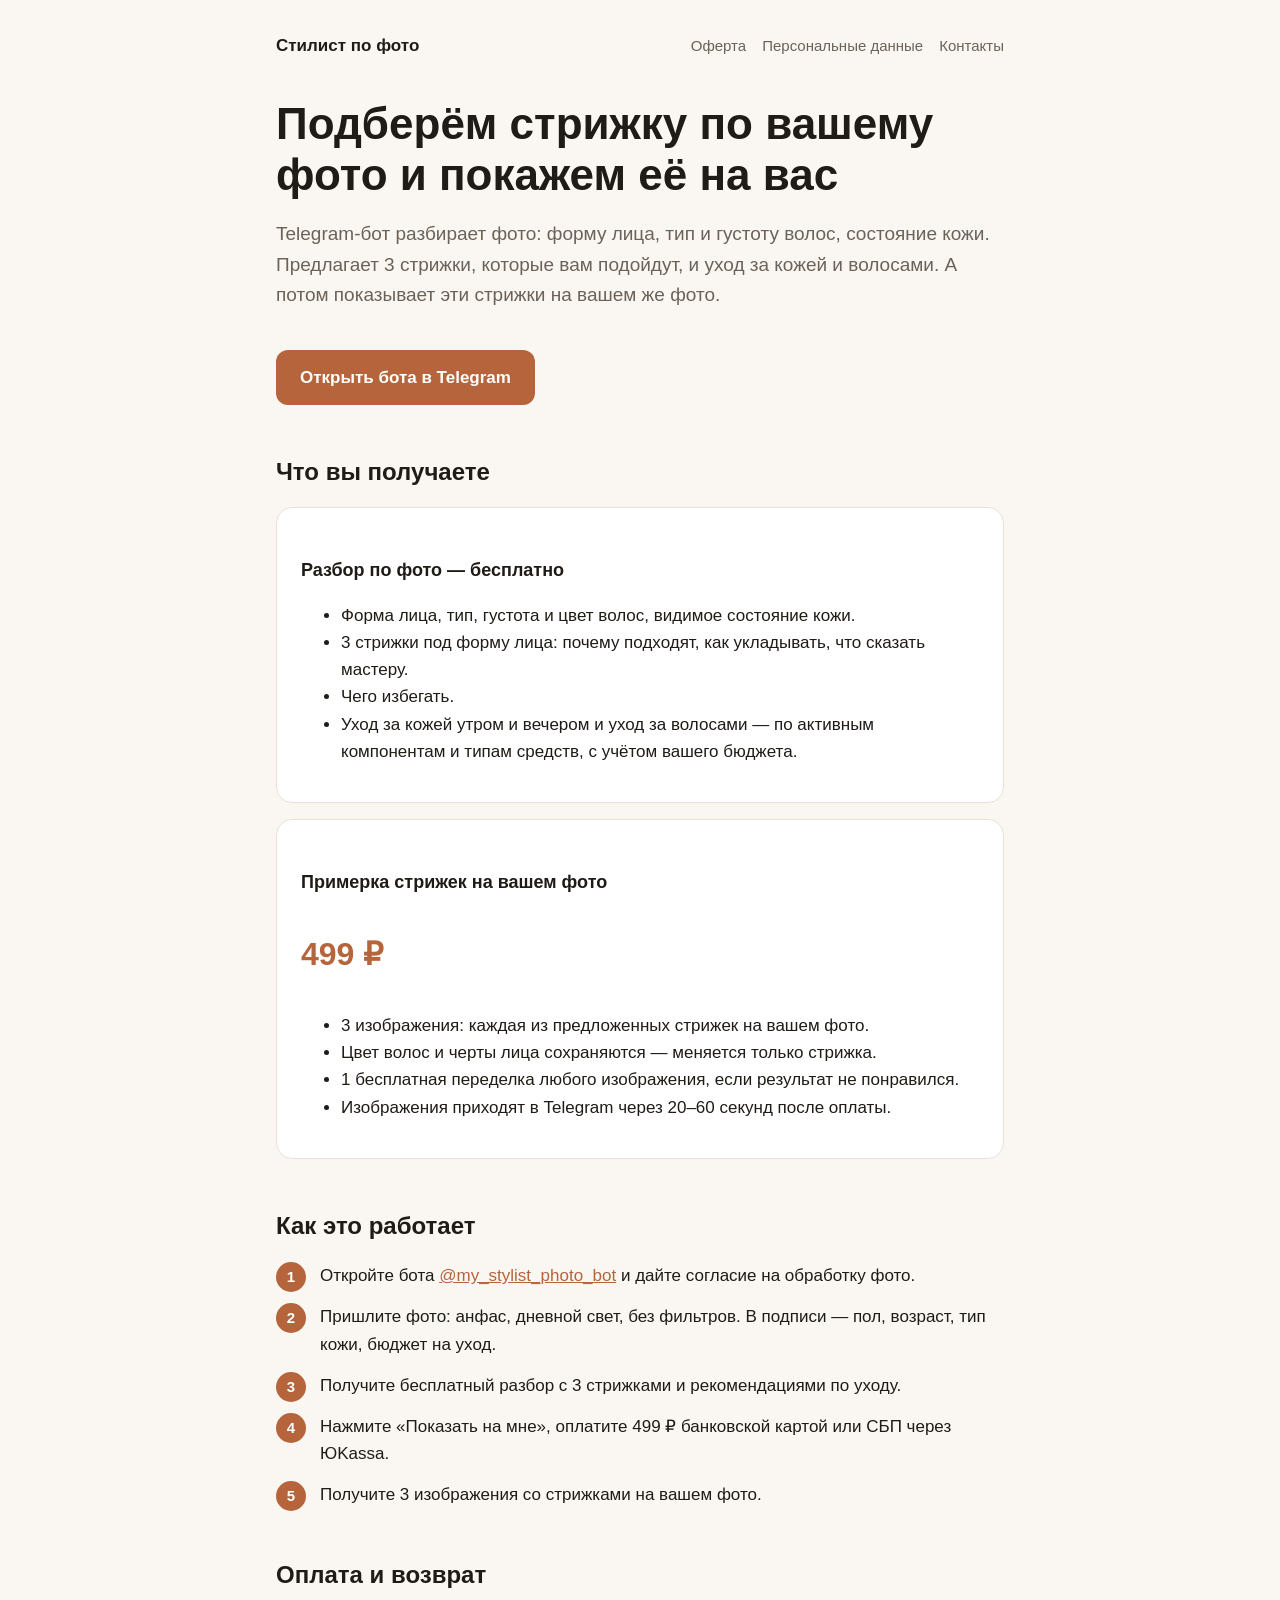
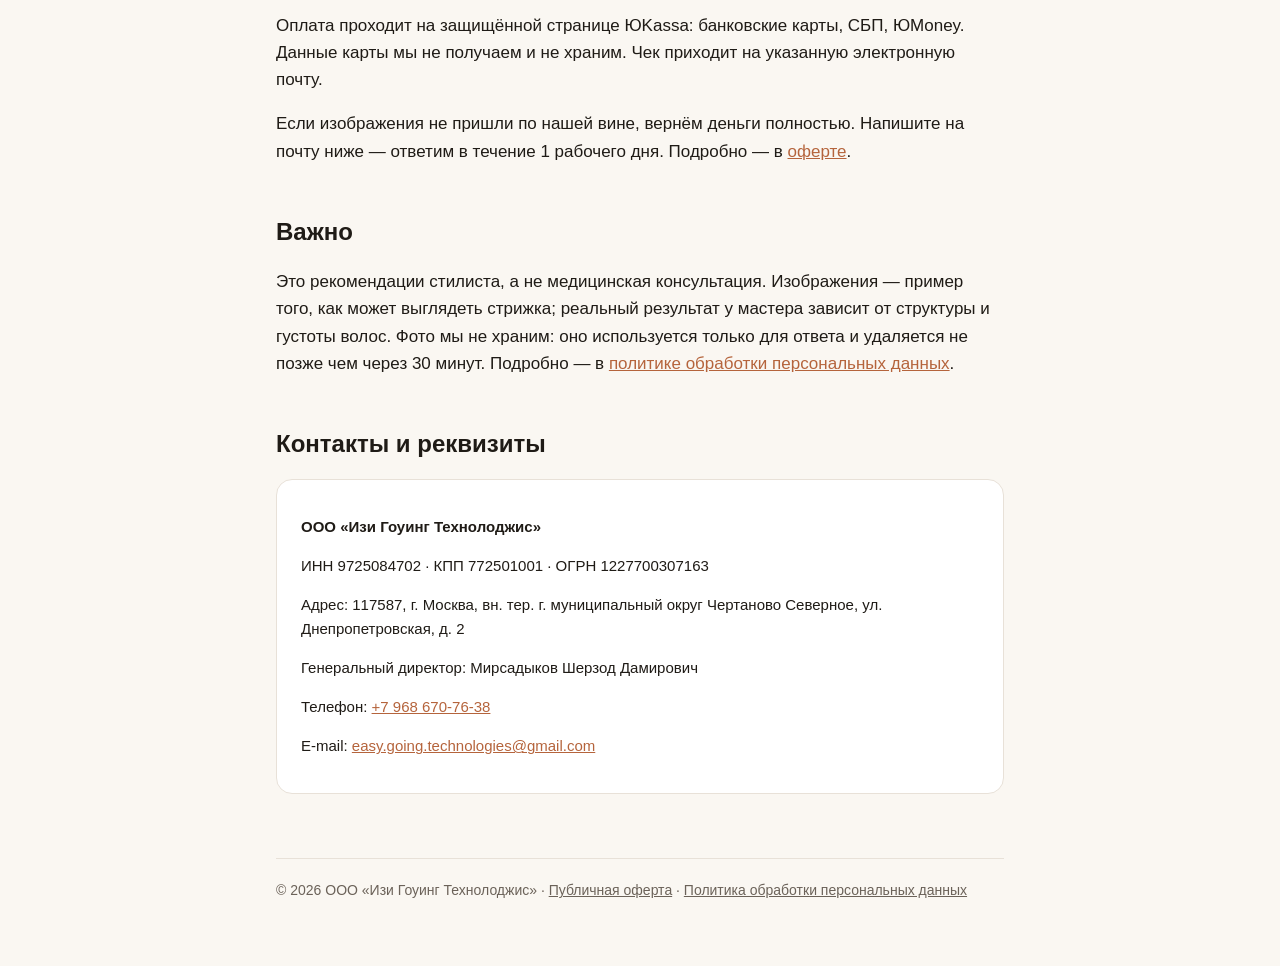
==== index.html @ dad939d0 "Сайт «Стилист по фото»: главная, оферта, политика ПДн" ====
<!doctype html>
<html lang="ru">
<head>
<meta charset="utf-8">
<meta name="viewport" content="width=device-width, initial-scale=1">
<title>Стилист по фото — подбор стрижки и ухода</title>
<meta name="description" content="Telegram-бот: пришлите фото — получите разбор, 3 стрижки под форму лица и уход за кожей и волосами. Примерка стрижек на вашем фото — 499 ₽.">
<link rel="stylesheet" href="style.css">
</head>
<body>
<div class="wrap">
<header>
  <a href="/">Стилист по фото</a>
  <nav><a href="offer.html">Оферта</a><a href="privacy.html">Персональные данные</a><a href="#contacts">Контакты</a></nav>
</header>

<h1>Подберём стрижку по вашему фото и покажем её на вас</h1>
<p class="lead">Telegram-бот разбирает фото: форму лица, тип и густоту волос, состояние кожи. Предлагает 3 стрижки, которые вам подойдут, и уход за кожей и волосами. А потом показывает эти стрижки на вашем же фото.</p>
<a class="cta" href="https://t.me/my_stylist_photo_bot">Открыть бота в Telegram</a>

<h2>Что вы получаете</h2>
<div class="card">
  <h3>Разбор по фото — бесплатно</h3>
  <ul>
    <li>Форма лица, тип, густота и цвет волос, видимое состояние кожи.</li>
    <li>3 стрижки под форму лица: почему подходят, как укладывать, что сказать мастеру.</li>
    <li>Чего избегать.</li>
    <li>Уход за кожей утром и вечером и уход за волосами — по активным компонентам и типам средств, с учётом вашего бюджета.</li>
  </ul>
</div>
<div class="card">
  <h3>Примерка стрижек на вашем фото</h3>
  <p class="price">499 ₽</p>
  <ul>
    <li>3 изображения: каждая из предложенных стрижек на вашем фото.</li>
    <li>Цвет волос и черты лица сохраняются — меняется только стрижка.</li>
    <li>1 бесплатная переделка любого изображения, если результат не понравился.</li>
    <li>Изображения приходят в Telegram через 20–60 секунд после оплаты.</li>
  </ul>
</div>

<h2>Как это работает</h2>
<ol class="steps">
  <li>Откройте бота <a href="https://t.me/my_stylist_photo_bot">@my_stylist_photo_bot</a> и дайте согласие на обработку фото.</li>
  <li>Пришлите фото: анфас, дневной свет, без фильтров. В подписи — пол, возраст, тип кожи, бюджет на уход.</li>
  <li>Получите бесплатный разбор с 3 стрижками и рекомендациями по уходу.</li>
  <li>Нажмите «Показать на мне», оплатите 499 ₽ банковской картой или СБП через ЮKassa.</li>
  <li>Получите 3 изображения со стрижками на вашем фото.</li>
</ol>

<h2>Оплата и возврат</h2>
<p>Оплата проходит на защищённой странице ЮKassa: банковские карты, СБП, ЮMoney. Данные карты мы не получаем и не храним. Чек приходит на указанную электронную почту.</p>
<p>Если изображения не пришли по нашей вине, вернём деньги полностью. Напишите на почту ниже — ответим в течение 1 рабочего дня. Подробно — в <a href="offer.html">оферте</a>.</p>

<h2>Важно</h2>
<p>Это рекомендации стилиста, а не медицинская консультация. Изображения — пример того, как может выглядеть стрижка; реальный результат у мастера зависит от структуры и густоты волос. Фото мы не храним: оно используется только для ответа и удаляется не позже чем через 30 минут. Подробно — в <a href="privacy.html">политике обработки персональных данных</a>.</p>

<h2 id="contacts">Контакты и реквизиты</h2>
<div class="card req">
  <p><b>ООО «Изи Гоуинг Технолоджис»</b></p>
  <p>ИНН 9725084702 · КПП 772501001 · ОГРН 1227700307163</p>
  <p>Адрес: 117587, г. Москва, вн. тер. г. муниципальный округ Чертаново Северное, ул. Днепропетровская, д. 2</p>
  <p>Генеральный директор: Мирсадыков Шерзод Дамирович</p>
  <p>Телефон: <a href="tel:+79686707638">+7 968 670-76-38</a></p>
  <p>E-mail: <a href="mailto:easy.going.technologies@gmail.com">easy.going.technologies@gmail.com</a></p>
</div>

<footer>
  © 2026 ООО «Изи Гоуинг Технолоджис» · <a href="offer.html">Публичная оферта</a> · <a href="privacy.html">Политика обработки персональных данных</a>
</footer>
</div>
</body>
</html>
---- style.css ----
:root {
  --bg: #faf7f2;
  --card: #ffffff;
  --text: #1f1b16;
  --muted: #6b6259;
  --accent: #b5643c;
  --line: #e8e1d8;
}
@media (prefers-color-scheme: dark) {
  :root { --bg: #17140f; --card: #211d17; --text: #f1ebe3; --muted: #a89e92; --accent: #e08a5c; --line: #353028; }
}
* { box-sizing: border-box; }
body {
  margin: 0; background: var(--bg); color: var(--text);
  font: 17px/1.6 -apple-system, BlinkMacSystemFont, "Segoe UI", Roboto, Arial, sans-serif;
}
.wrap { max-width: 760px; margin: 0 auto; padding: 32px 16px 64px; }
header { display: flex; justify-content: space-between; align-items: center; gap: 12px; flex-wrap: wrap; margin-bottom: 40px; }
header a { color: var(--text); text-decoration: none; font-weight: 600; }
nav a { color: var(--muted); margin-left: 16px; font-weight: 400; font-size: 15px; }
nav a:first-child { margin-left: 0; }
h1 { font-size: clamp(30px, 6vw, 44px); line-height: 1.15; margin: 0 0 16px; }
h2 { font-size: 24px; margin: 48px 0 12px; }
h3 { font-size: 18px; margin: 28px 0 8px; }
p, li { color: var(--text); }
.lead { font-size: 19px; color: var(--muted); }
.cta {
  display: inline-block; margin-top: 20px; padding: 14px 24px; border-radius: 12px;
  background: var(--accent); color: #fff; text-decoration: none; font-weight: 600;
}
.card { background: var(--card); border: 1px solid var(--line); border-radius: 16px; padding: 20px 24px; margin: 16px 0; }
.price { font-size: 32px; font-weight: 700; color: var(--accent); }
.steps { counter-reset: s; list-style: none; padding: 0; }
.steps li { counter-increment: s; padding-left: 44px; position: relative; margin: 14px 0; }
.steps li::before {
  content: counter(s); position: absolute; left: 0; top: 0; width: 30px; height: 30px; border-radius: 50%;
  background: var(--accent); color: #fff; font-weight: 600; display: grid; place-items: center; font-size: 15px;
}
.req { font-size: 15px; color: var(--muted); }
.req b { color: var(--text); font-weight: 600; }
footer { margin-top: 64px; padding-top: 20px; border-top: 1px solid var(--line); font-size: 14px; color: var(--muted); }
footer a { color: var(--muted); }
a { color: var(--accent); }
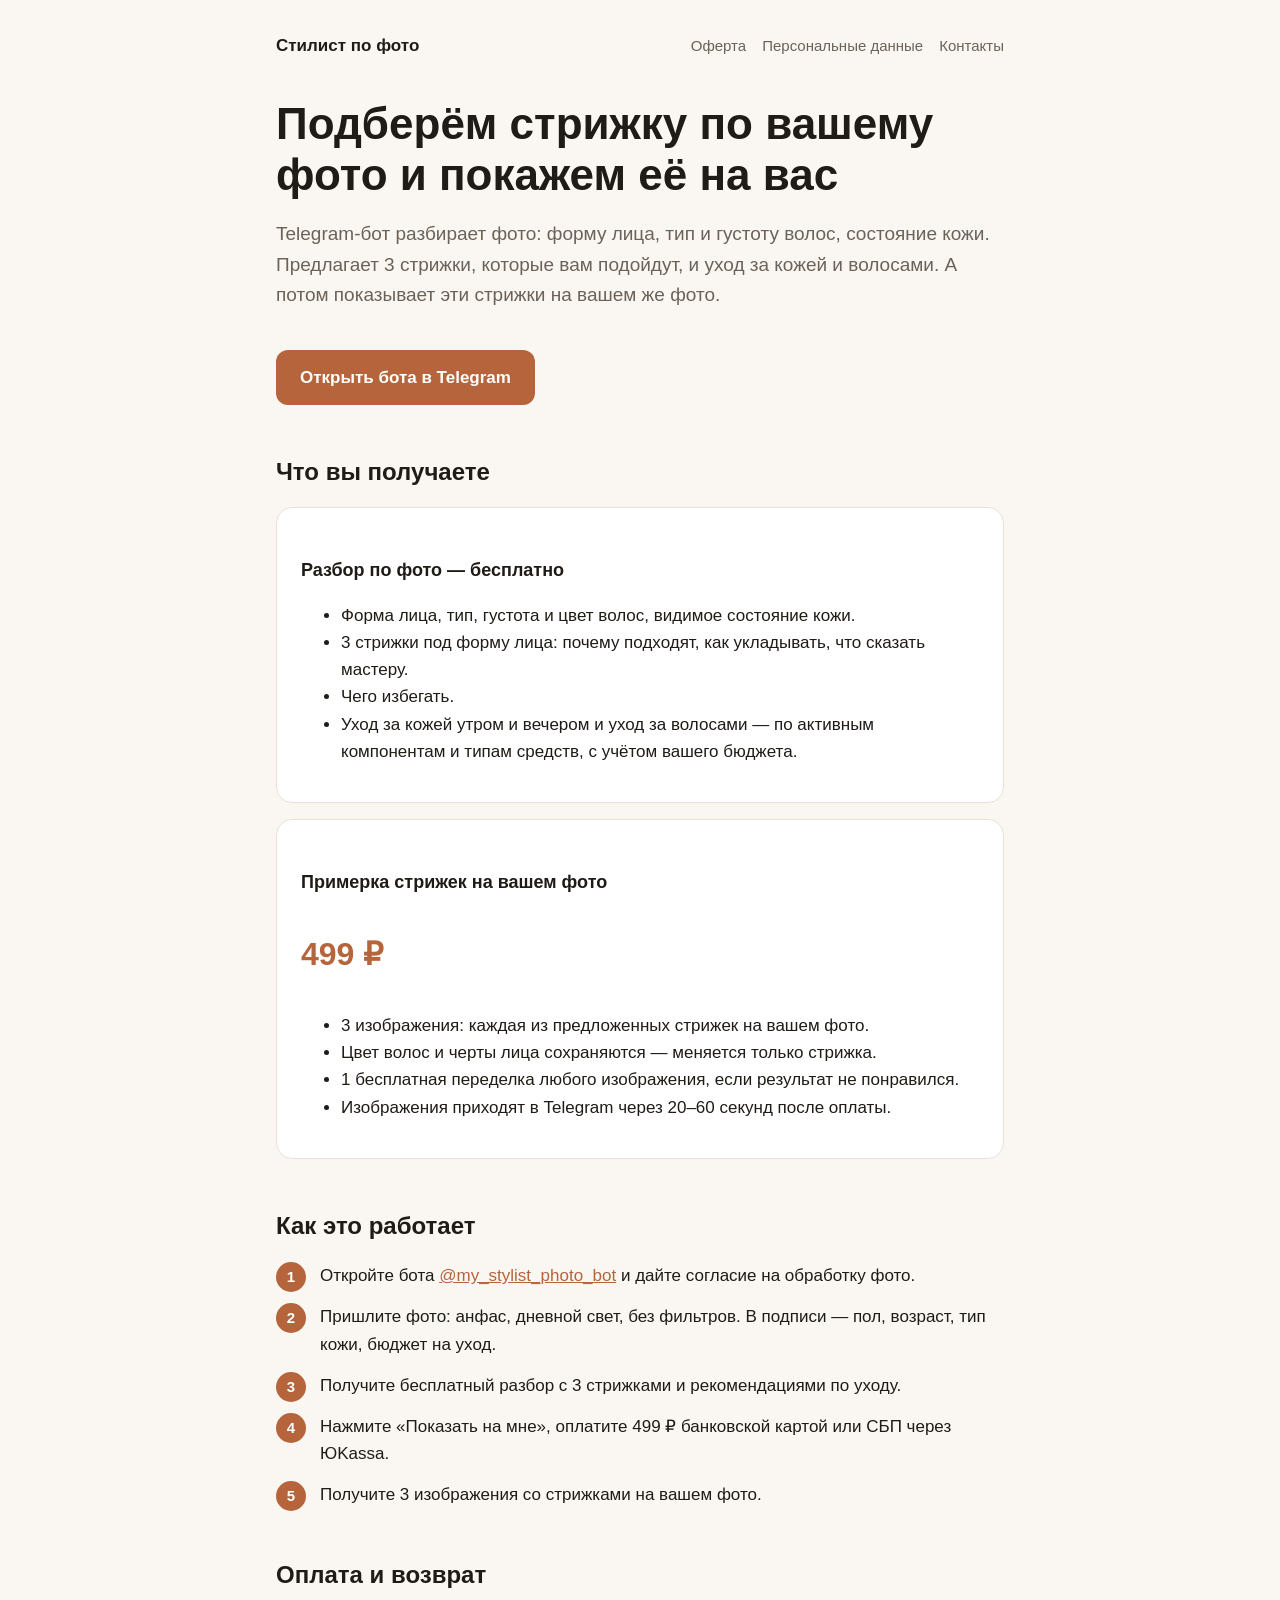
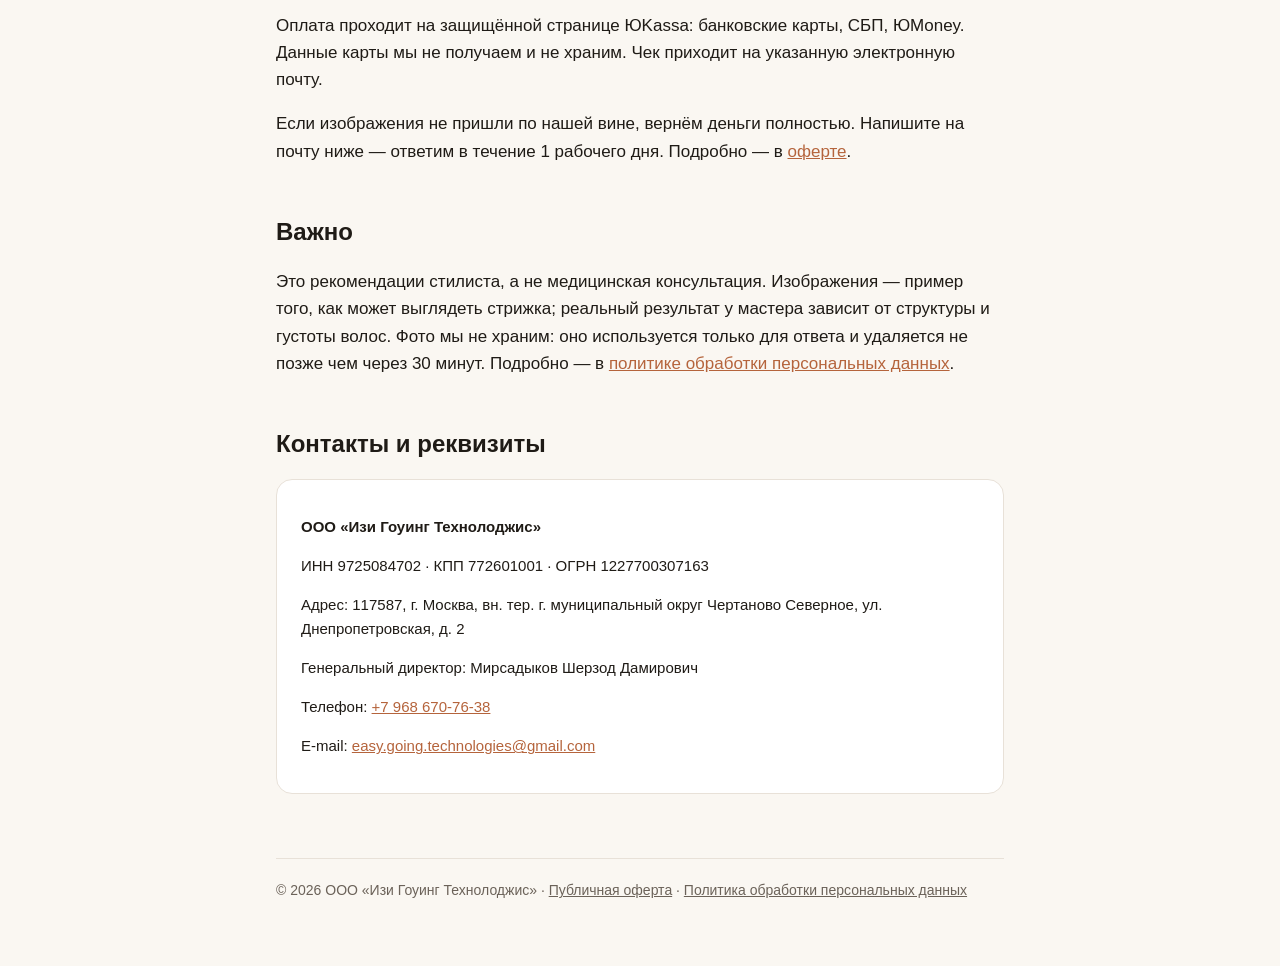
==== commit 7b3262d3: "КПП по ЕГРЮЛ: 772601001" ====
--- a/index.html
+++ b/index.html
@@ -10,7 +10,7 @@
 <body>
 <div class="wrap">
 <header>
-  <a href="/">Стилист по фото</a>
+  <a href="index.html">Стилист по фото</a>
   <nav><a href="offer.html">Оферта</a><a href="privacy.html">Персональные данные</a><a href="#contacts">Контакты</a></nav>
 </header>
 
@@ -58,7 +58,7 @@
 <h2 id="contacts">Контакты и реквизиты</h2>
 <div class="card req">
   <p><b>ООО «Изи Гоуинг Технолоджис»</b></p>
-  <p>ИНН 9725084702 · КПП 772501001 · ОГРН 1227700307163</p>
+  <p>ИНН 9725084702 · КПП 772601001 · ОГРН 1227700307163</p>
   <p>Адрес: 117587, г. Москва, вн. тер. г. муниципальный округ Чертаново Северное, ул. Днепропетровская, д. 2</p>
   <p>Генеральный директор: Мирсадыков Шерзод Дамирович</p>
   <p>Телефон: <a href="tel:+79686707638">+7 968 670-76-38</a></p>
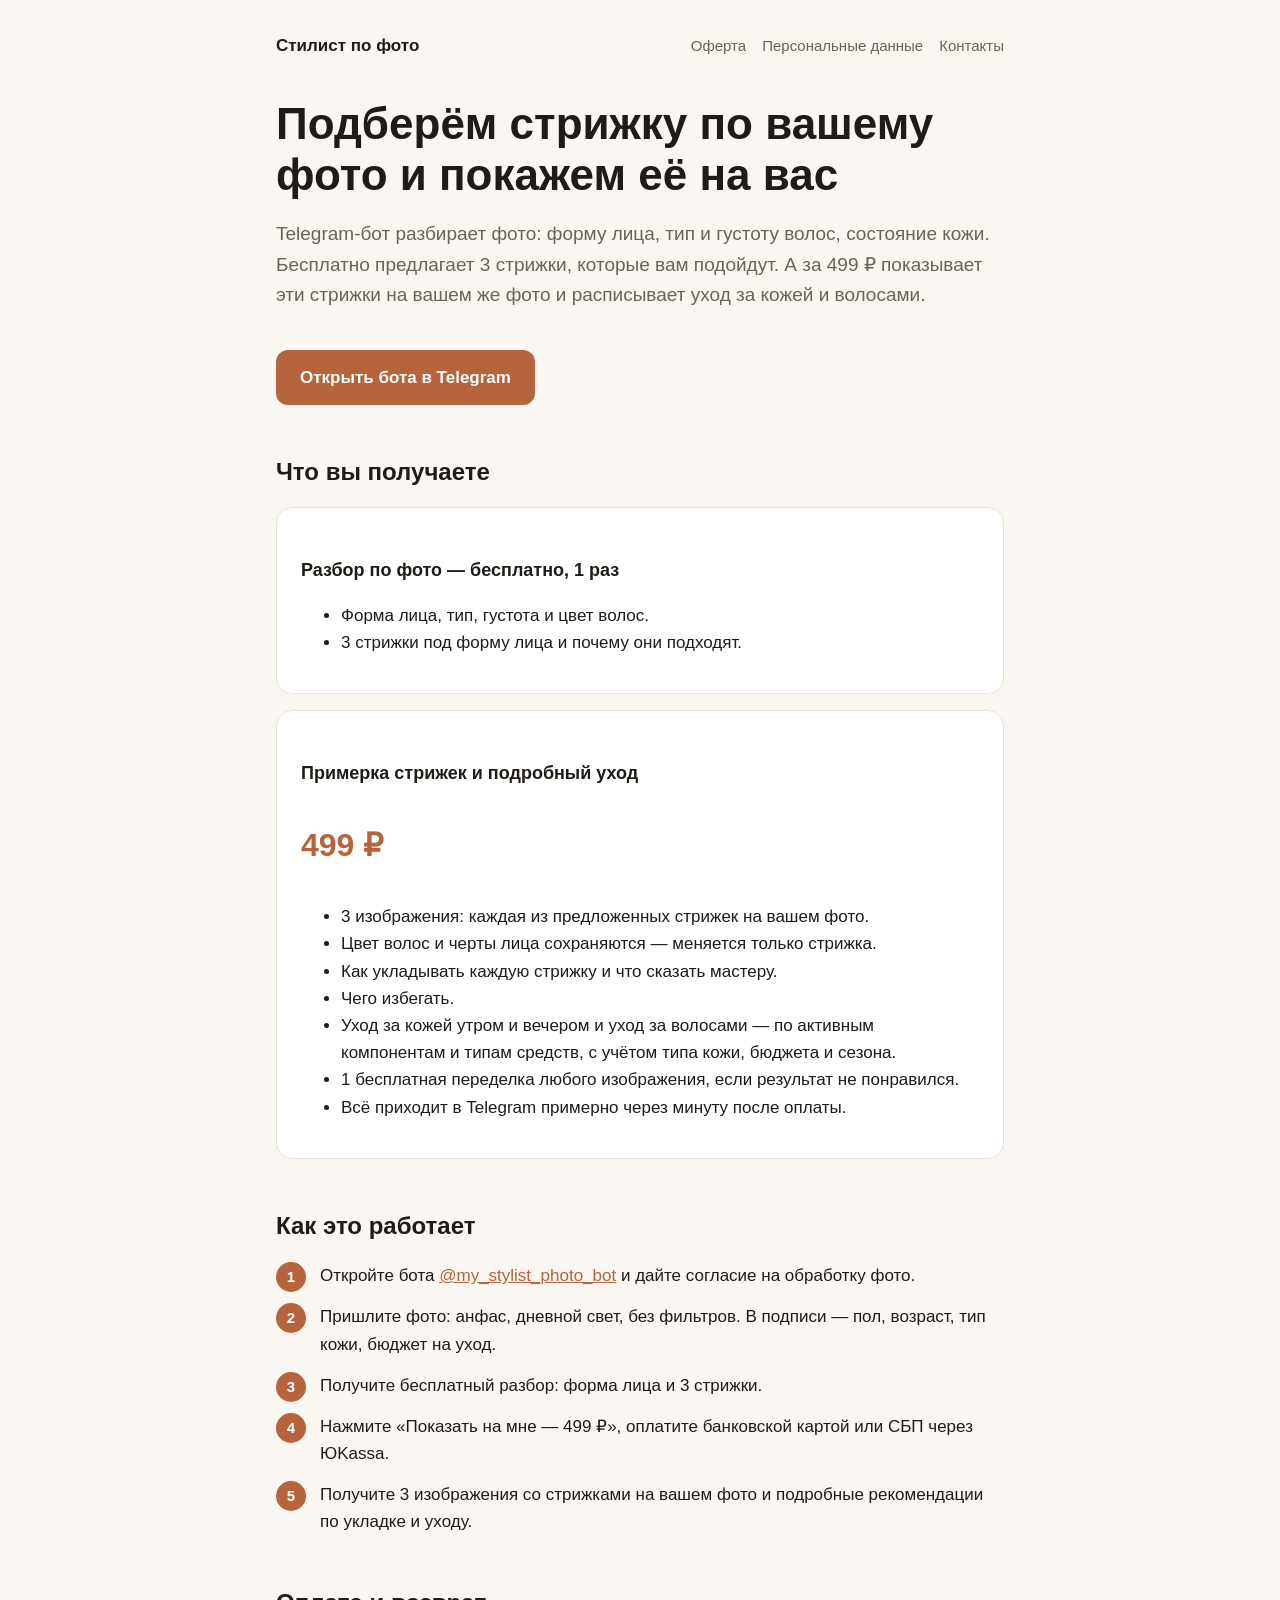
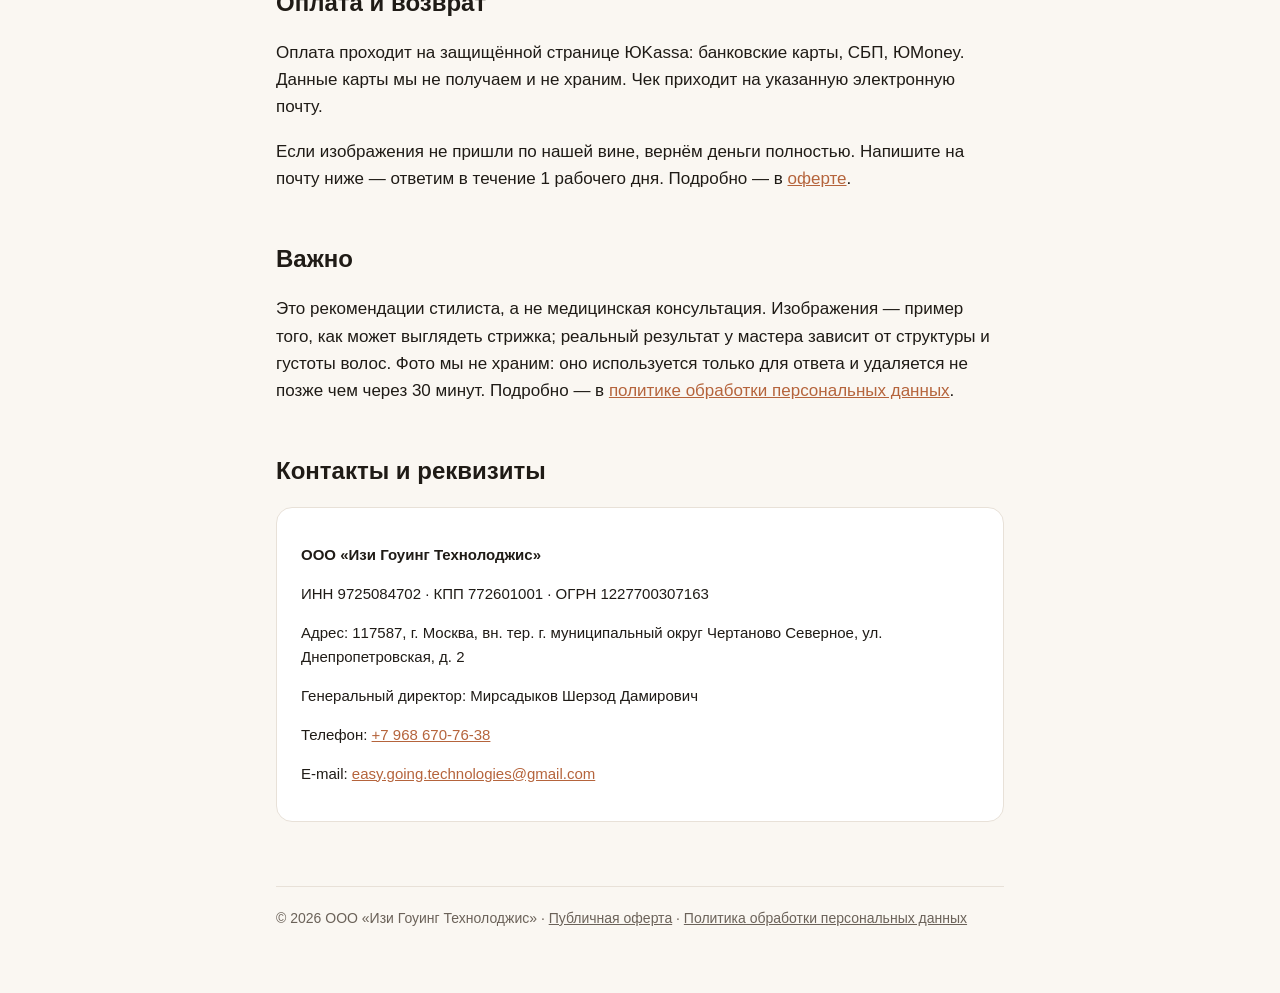
==== commit 21b5da6d: "Уход за кожей — в платный пакет, бесплатный разбор 1 раз" ====
--- a/index.html
+++ b/index.html
@@ -4,7 +4,7 @@
 <meta charset="utf-8">
 <meta name="viewport" content="width=device-width, initial-scale=1">
 <title>Стилист по фото — подбор стрижки и ухода</title>
-<meta name="description" content="Telegram-бот: пришлите фото — получите разбор, 3 стрижки под форму лица и уход за кожей и волосами. Примерка стрижек на вашем фото — 499 ₽.">
+<meta name="description" content="Telegram-бот: пришлите фото — получите бесплатный разбор и 3 стрижки под форму лица. Примерка стрижек на вашем фото и уход за кожей и волосами — 499 ₽.">
 <link rel="stylesheet" href="style.css">
 </head>
 <body>
@@ -15,27 +15,28 @@
 </header>
 
 <h1>Подберём стрижку по вашему фото и покажем её на вас</h1>
-<p class="lead">Telegram-бот разбирает фото: форму лица, тип и густоту волос, состояние кожи. Предлагает 3 стрижки, которые вам подойдут, и уход за кожей и волосами. А потом показывает эти стрижки на вашем же фото.</p>
+<p class="lead">Telegram-бот разбирает фото: форму лица, тип и густоту волос, состояние кожи. Бесплатно предлагает 3 стрижки, которые вам подойдут. А за 499 ₽ показывает эти стрижки на вашем же фото и расписывает уход за кожей и волосами.</p>
 <a class="cta" href="https://t.me/my_stylist_photo_bot">Открыть бота в Telegram</a>
 
 <h2>Что вы получаете</h2>
 <div class="card">
-  <h3>Разбор по фото — бесплатно</h3>
+  <h3>Разбор по фото — бесплатно, 1 раз</h3>
   <ul>
-    <li>Форма лица, тип, густота и цвет волос, видимое состояние кожи.</li>
-    <li>3 стрижки под форму лица: почему подходят, как укладывать, что сказать мастеру.</li>
-    <li>Чего избегать.</li>
-    <li>Уход за кожей утром и вечером и уход за волосами — по активным компонентам и типам средств, с учётом вашего бюджета.</li>
+    <li>Форма лица, тип, густота и цвет волос.</li>
+    <li>3 стрижки под форму лица и почему они подходят.</li>
   </ul>
 </div>
 <div class="card">
-  <h3>Примерка стрижек на вашем фото</h3>
+  <h3>Примерка стрижек и подробный уход</h3>
   <p class="price">499 ₽</p>
   <ul>
     <li>3 изображения: каждая из предложенных стрижек на вашем фото.</li>
     <li>Цвет волос и черты лица сохраняются — меняется только стрижка.</li>
+    <li>Как укладывать каждую стрижку и что сказать мастеру.</li>
+    <li>Чего избегать.</li>
+    <li>Уход за кожей утром и вечером и уход за волосами — по активным компонентам и типам средств, с учётом типа кожи, бюджета и сезона.</li>
     <li>1 бесплатная переделка любого изображения, если результат не понравился.</li>
-    <li>Изображения приходят в Telegram через 20–60 секунд после оплаты.</li>
+    <li>Всё приходит в Telegram примерно через минуту после оплаты.</li>
   </ul>
 </div>
 
@@ -43,9 +44,9 @@
 <ol class="steps">
   <li>Откройте бота <a href="https://t.me/my_stylist_photo_bot">@my_stylist_photo_bot</a> и дайте согласие на обработку фото.</li>
   <li>Пришлите фото: анфас, дневной свет, без фильтров. В подписи — пол, возраст, тип кожи, бюджет на уход.</li>
-  <li>Получите бесплатный разбор с 3 стрижками и рекомендациями по уходу.</li>
-  <li>Нажмите «Показать на мне», оплатите 499 ₽ банковской картой или СБП через ЮKassa.</li>
-  <li>Получите 3 изображения со стрижками на вашем фото.</li>
+  <li>Получите бесплатный разбор: форма лица и 3 стрижки.</li>
+  <li>Нажмите «Показать на мне — 499 ₽», оплатите банковской картой или СБП через ЮKassa.</li>
+  <li>Получите 3 изображения со стрижками на вашем фото и подробные рекомендации по укладке и уходу.</li>
 </ol>
 
 <h2>Оплата и возврат</h2>
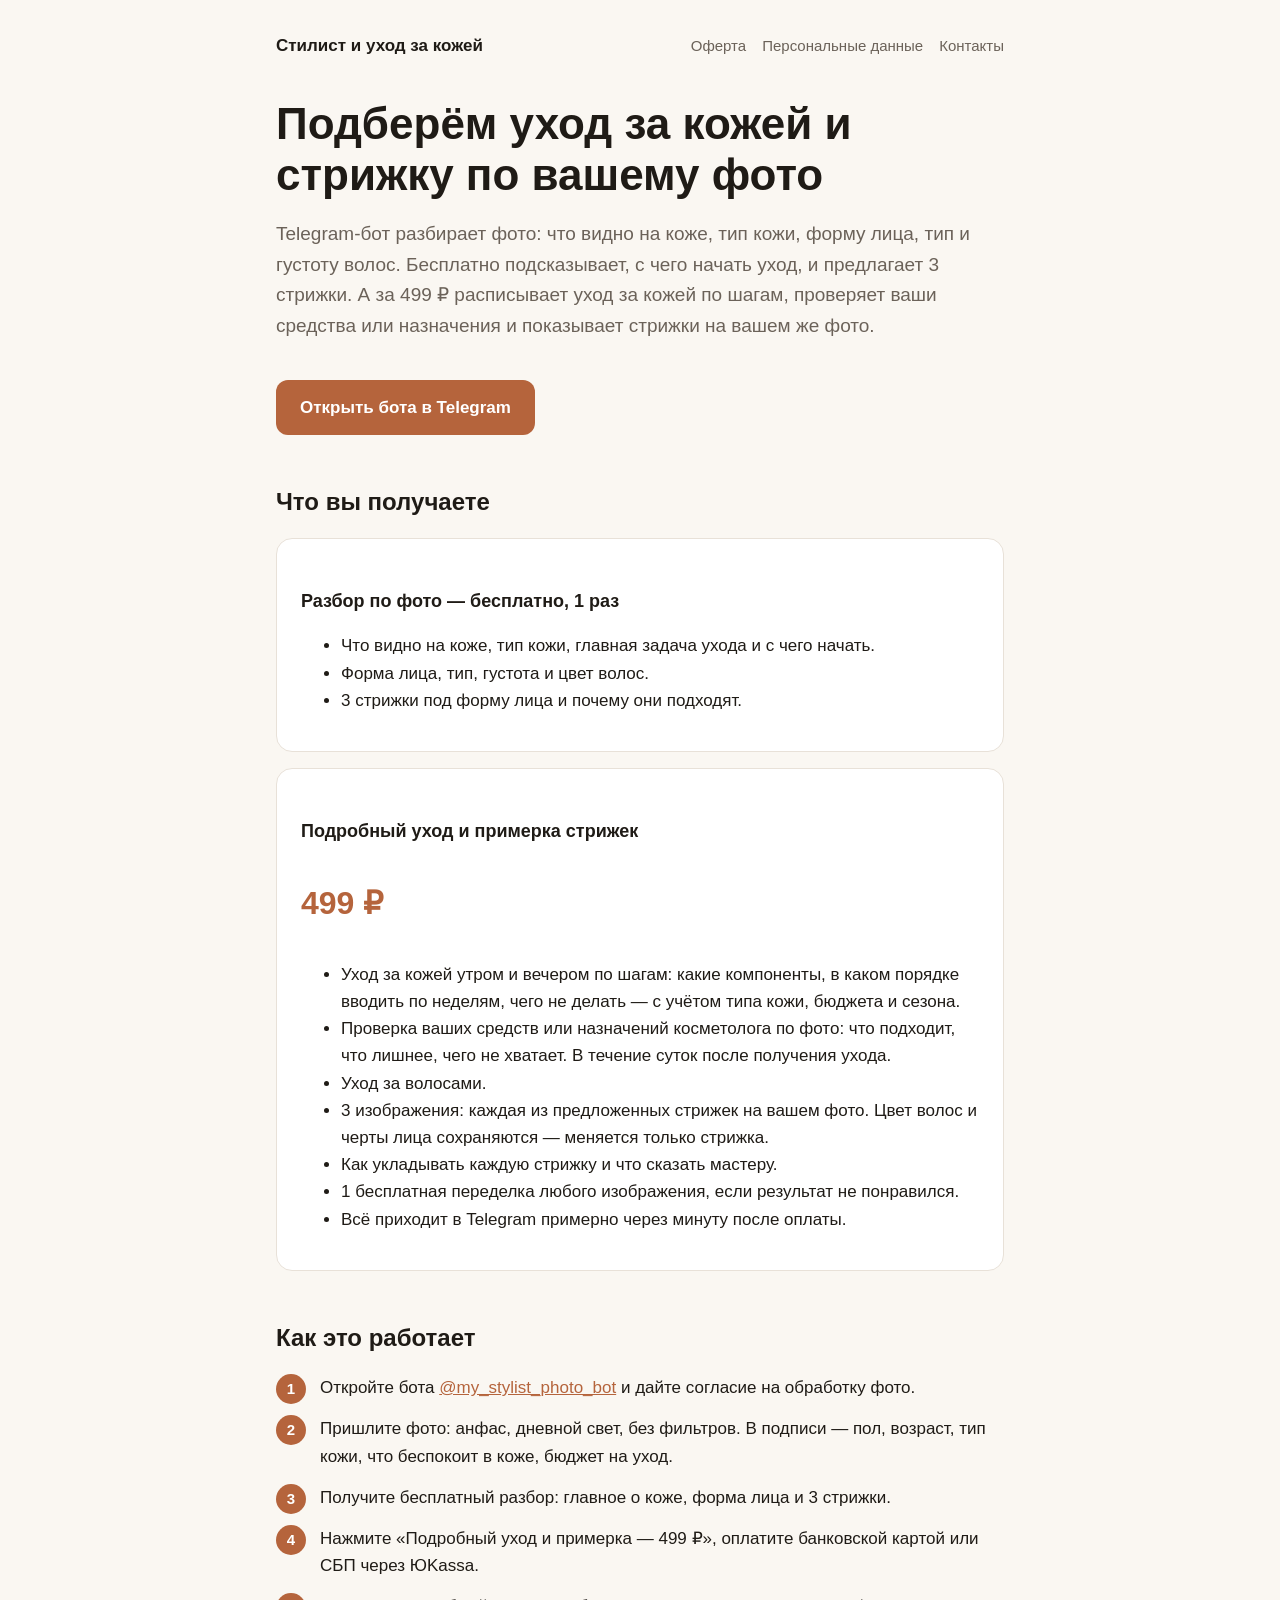
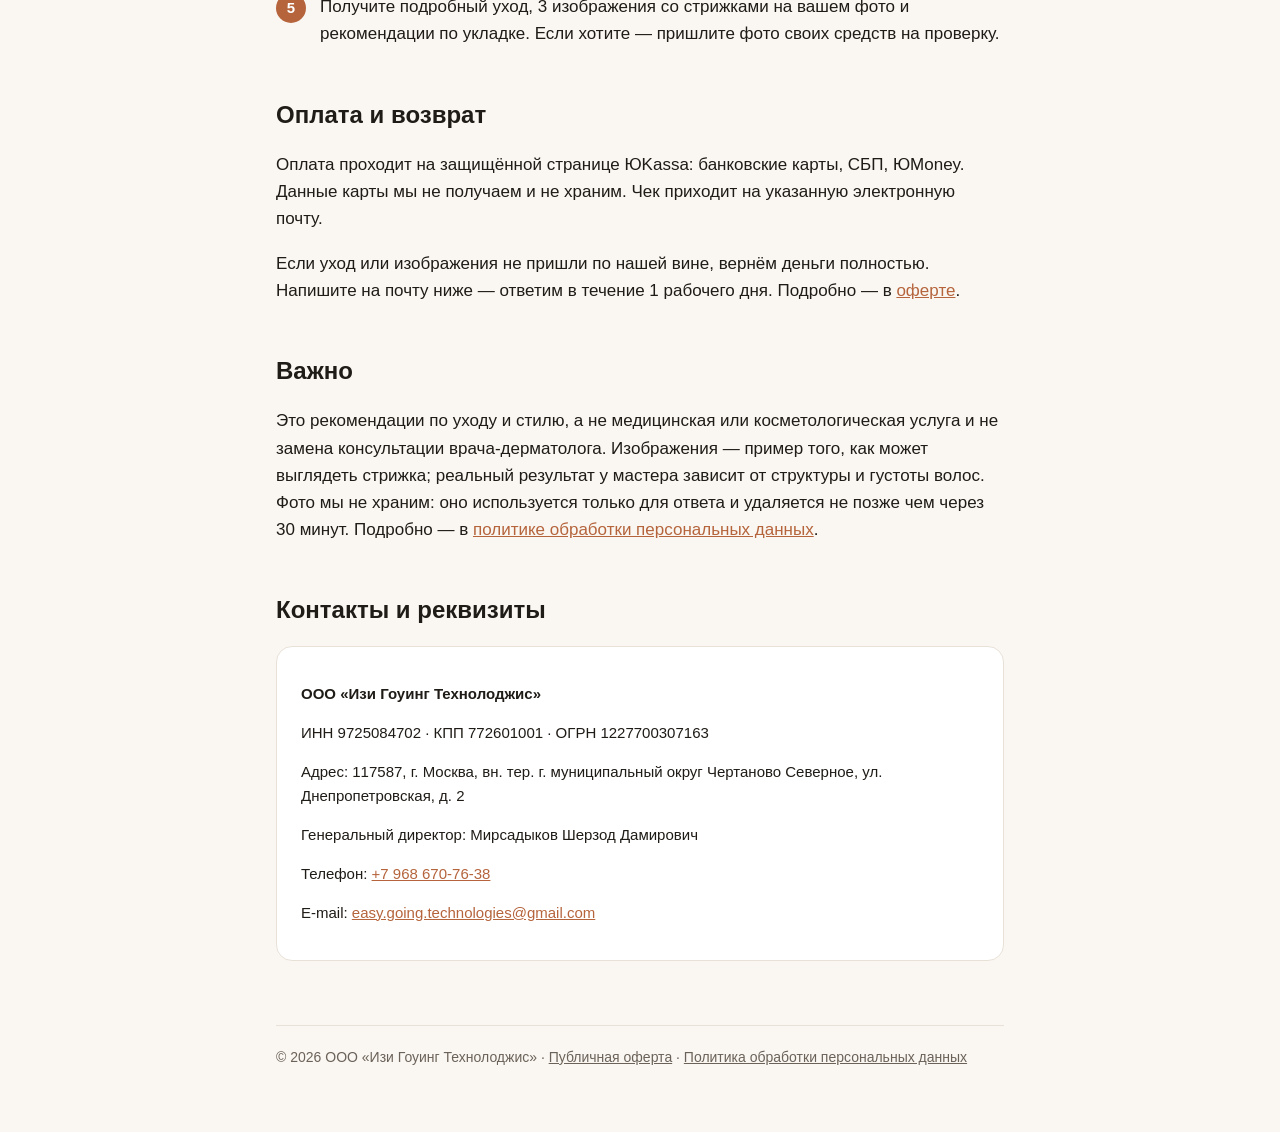
==== commit a093e81b: "Add files via upload" ====
--- a/index.html
+++ b/index.html
@@ -3,38 +3,39 @@
 <head>
 <meta charset="utf-8">
 <meta name="viewport" content="width=device-width, initial-scale=1">
-<title>Стилист по фото — подбор стрижки и ухода</title>
-<meta name="description" content="Telegram-бот: пришлите фото — получите бесплатный разбор и 3 стрижки под форму лица. Примерка стрижек на вашем фото и уход за кожей и волосами — 499 ₽.">
+<title>Стилист и уход за кожей — разбор по фото</title>
+<meta name="description" content="Telegram-бот: пришлите фото — получите бесплатный разбор кожи и 3 стрижки под форму лица. Подробный уход за кожей, проверка ваших средств и примерка стрижек на вашем фото — 499 ₽.">
 <link rel="stylesheet" href="style.css">
 </head>
 <body>
 <div class="wrap">
 <header>
-  <a href="index.html">Стилист по фото</a>
+  <a href="index.html">Стилист и уход за кожей</a>
   <nav><a href="offer.html">Оферта</a><a href="privacy.html">Персональные данные</a><a href="#contacts">Контакты</a></nav>
 </header>
 
-<h1>Подберём стрижку по вашему фото и покажем её на вас</h1>
-<p class="lead">Telegram-бот разбирает фото: форму лица, тип и густоту волос, состояние кожи. Бесплатно предлагает 3 стрижки, которые вам подойдут. А за 499 ₽ показывает эти стрижки на вашем же фото и расписывает уход за кожей и волосами.</p>
+<h1>Подберём уход за кожей и стрижку по вашему фото</h1>
+<p class="lead">Telegram-бот разбирает фото: что видно на коже, тип кожи, форму лица, тип и густоту волос. Бесплатно подсказывает, с чего начать уход, и предлагает 3 стрижки. А за 499 ₽ расписывает уход за кожей по шагам, проверяет ваши средства или назначения и показывает стрижки на вашем же фото.</p>
 <a class="cta" href="https://t.me/my_stylist_photo_bot">Открыть бота в Telegram</a>
 
 <h2>Что вы получаете</h2>
 <div class="card">
   <h3>Разбор по фото — бесплатно, 1 раз</h3>
   <ul>
+    <li>Что видно на коже, тип кожи, главная задача ухода и с чего начать.</li>
     <li>Форма лица, тип, густота и цвет волос.</li>
     <li>3 стрижки под форму лица и почему они подходят.</li>
   </ul>
 </div>
 <div class="card">
-  <h3>Примерка стрижек и подробный уход</h3>
+  <h3>Подробный уход и примерка стрижек</h3>
   <p class="price">499 ₽</p>
   <ul>
-    <li>3 изображения: каждая из предложенных стрижек на вашем фото.</li>
-    <li>Цвет волос и черты лица сохраняются — меняется только стрижка.</li>
+    <li>Уход за кожей утром и вечером по шагам: какие компоненты, в каком порядке вводить по неделям, чего не делать — с учётом типа кожи, бюджета и сезона.</li>
+    <li>Проверка ваших средств или назначений косметолога по фото: что подходит, что лишнее, чего не хватает. В течение суток после получения ухода.</li>
+    <li>Уход за волосами.</li>
+    <li>3 изображения: каждая из предложенных стрижек на вашем фото. Цвет волос и черты лица сохраняются — меняется только стрижка.</li>
     <li>Как укладывать каждую стрижку и что сказать мастеру.</li>
-    <li>Чего избегать.</li>
-    <li>Уход за кожей утром и вечером и уход за волосами — по активным компонентам и типам средств, с учётом типа кожи, бюджета и сезона.</li>
     <li>1 бесплатная переделка любого изображения, если результат не понравился.</li>
     <li>Всё приходит в Telegram примерно через минуту после оплаты.</li>
   </ul>
@@ -43,18 +44,18 @@
 <h2>Как это работает</h2>
 <ol class="steps">
   <li>Откройте бота <a href="https://t.me/my_stylist_photo_bot">@my_stylist_photo_bot</a> и дайте согласие на обработку фото.</li>
-  <li>Пришлите фото: анфас, дневной свет, без фильтров. В подписи — пол, возраст, тип кожи, бюджет на уход.</li>
-  <li>Получите бесплатный разбор: форма лица и 3 стрижки.</li>
-  <li>Нажмите «Показать на мне — 499 ₽», оплатите банковской картой или СБП через ЮKassa.</li>
-  <li>Получите 3 изображения со стрижками на вашем фото и подробные рекомендации по укладке и уходу.</li>
+  <li>Пришлите фото: анфас, дневной свет, без фильтров. В подписи — пол, возраст, тип кожи, что беспокоит в коже, бюджет на уход.</li>
+  <li>Получите бесплатный разбор: главное о коже, форма лица и 3 стрижки.</li>
+  <li>Нажмите «Подробный уход и примерка — 499 ₽», оплатите банковской картой или СБП через ЮKassa.</li>
+  <li>Получите подробный уход, 3 изображения со стрижками на вашем фото и рекомендации по укладке. Если хотите — пришлите фото своих средств на проверку.</li>
 </ol>
 
 <h2>Оплата и возврат</h2>
 <p>Оплата проходит на защищённой странице ЮKassa: банковские карты, СБП, ЮMoney. Данные карты мы не получаем и не храним. Чек приходит на указанную электронную почту.</p>
-<p>Если изображения не пришли по нашей вине, вернём деньги полностью. Напишите на почту ниже — ответим в течение 1 рабочего дня. Подробно — в <a href="offer.html">оферте</a>.</p>
+<p>Если уход или изображения не пришли по нашей вине, вернём деньги полностью. Напишите на почту ниже — ответим в течение 1 рабочего дня. Подробно — в <a href="offer.html">оферте</a>.</p>
 
 <h2>Важно</h2>
-<p>Это рекомендации стилиста, а не медицинская консультация. Изображения — пример того, как может выглядеть стрижка; реальный результат у мастера зависит от структуры и густоты волос. Фото мы не храним: оно используется только для ответа и удаляется не позже чем через 30 минут. Подробно — в <a href="privacy.html">политике обработки персональных данных</a>.</p>
+<p>Это рекомендации по уходу и стилю, а не медицинская или косметологическая услуга и не замена консультации врача-дерматолога. Изображения — пример того, как может выглядеть стрижка; реальный результат у мастера зависит от структуры и густоты волос. Фото мы не храним: оно используется только для ответа и удаляется не позже чем через 30 минут. Подробно — в <a href="privacy.html">политике обработки персональных данных</a>.</p>
 
 <h2 id="contacts">Контакты и реквизиты</h2>
 <div class="card req">
